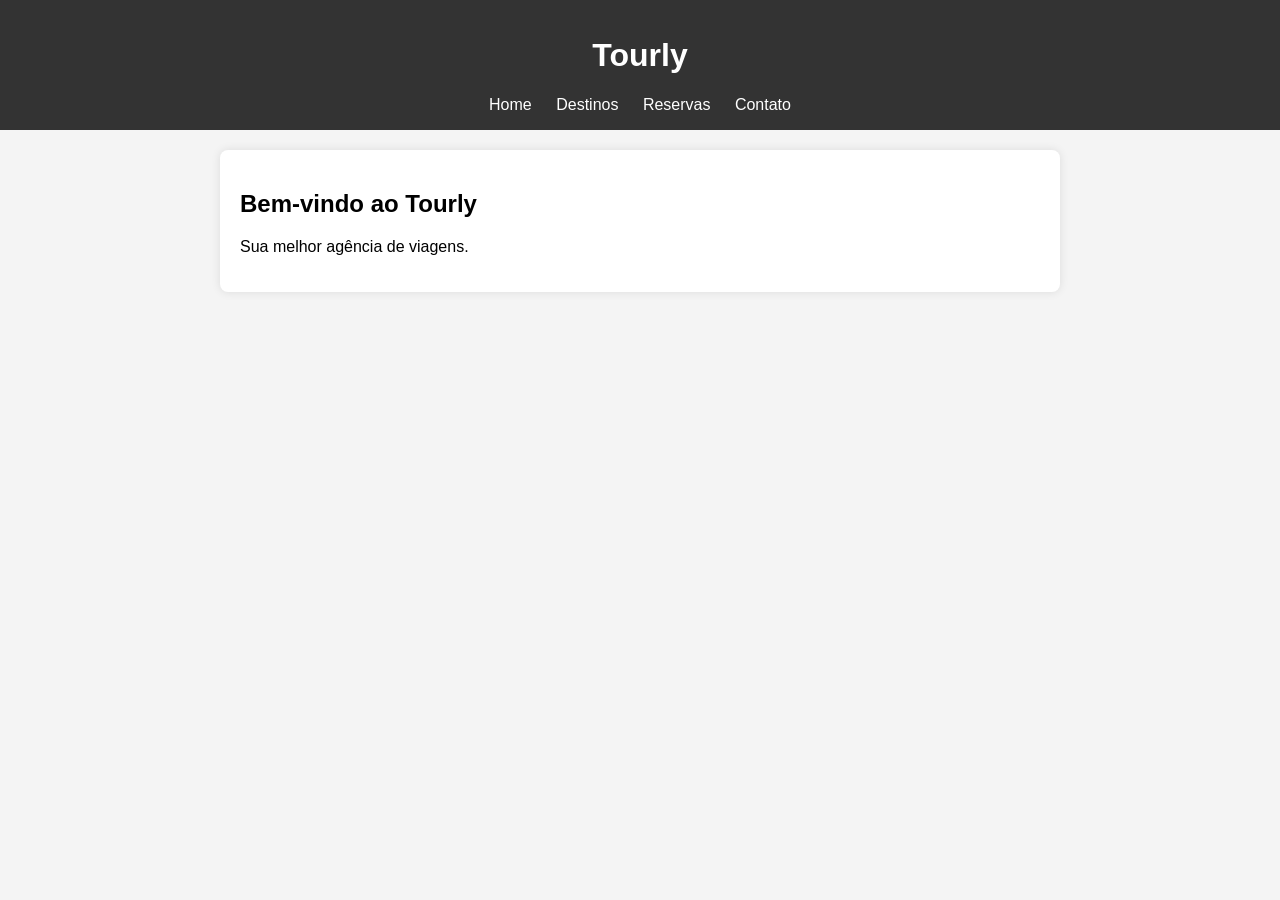
==== index.html @ 0b28b111 "adiciona funcionalidades principais e ajusta interface" ====
<!DOCTYPE html>
<html>
<head><title>Tourly - Home</title><link rel="stylesheet" href="/css/style.css"></head>
<body>
    
<header>
    <h1>Tourly</h1>
    <nav>
        <a href="/">Home</a>
        <a href="/pages/destinos.html">Destinos</a>
        <a href="/pages/reservas.html">Reservas</a>
        <a href="/pages/contato.html">Contato</a>
    </nav>
</header>

    <div class="container">
        <h2>Bem-vindo ao Tourly</h2>
        <p>Sua melhor agência de viagens.</p>
    </div>
</body>
</html>
---- css/style.css ----
body { font-family: Arial, sans-serif; margin: 0; padding: 0; background-color: #f4f4f4; }
header { background: #333; color: #fff; padding: 1rem; text-align: center; }
nav a { color: white; margin: 0 10px; text-decoration: none; }
.container { padding: 20px; max-width: 800px; margin: auto; background: white; border-radius: 8px; margin-top: 20px; box-shadow: 0 0 10px rgba(0,0,0,0.1); }
form { display: flex; flex-direction: column; gap: 10px; margin-bottom: 20px; }
input, textarea, button { padding: 10px; font-size: 1rem; }
button { background: #28a745; color: white; border: none; cursor: pointer; }
button:hover { background: #218838; }

/* Tabs bug fix */
.tabs { display: flex; gap: 10px; margin-bottom: 20px; border-bottom: 2px solid #ccc; padding-bottom: 10px;}
.tab-button { padding: 10px 20px; cursor: pointer; border: 1px solid #ccc; background: #eee; border-radius: 4px; }
.tab-button.active { background: #007bff; color: white; border-color: #007bff; }
.tab-content { display: none; padding: 20px; border: 1px solid #ccc; border-radius: 4px; }
.tab-content.active { display: block; }

/* Lista de Reservas */
.reserva-item { display: flex; justify-content: space-between; align-items: center; padding: 10px; border-bottom: 1px solid #ccc; }
.reserva-item button { background: #dc3545; padding: 5px 10px; }
.reserva-item button:hover { background: #c82333; }
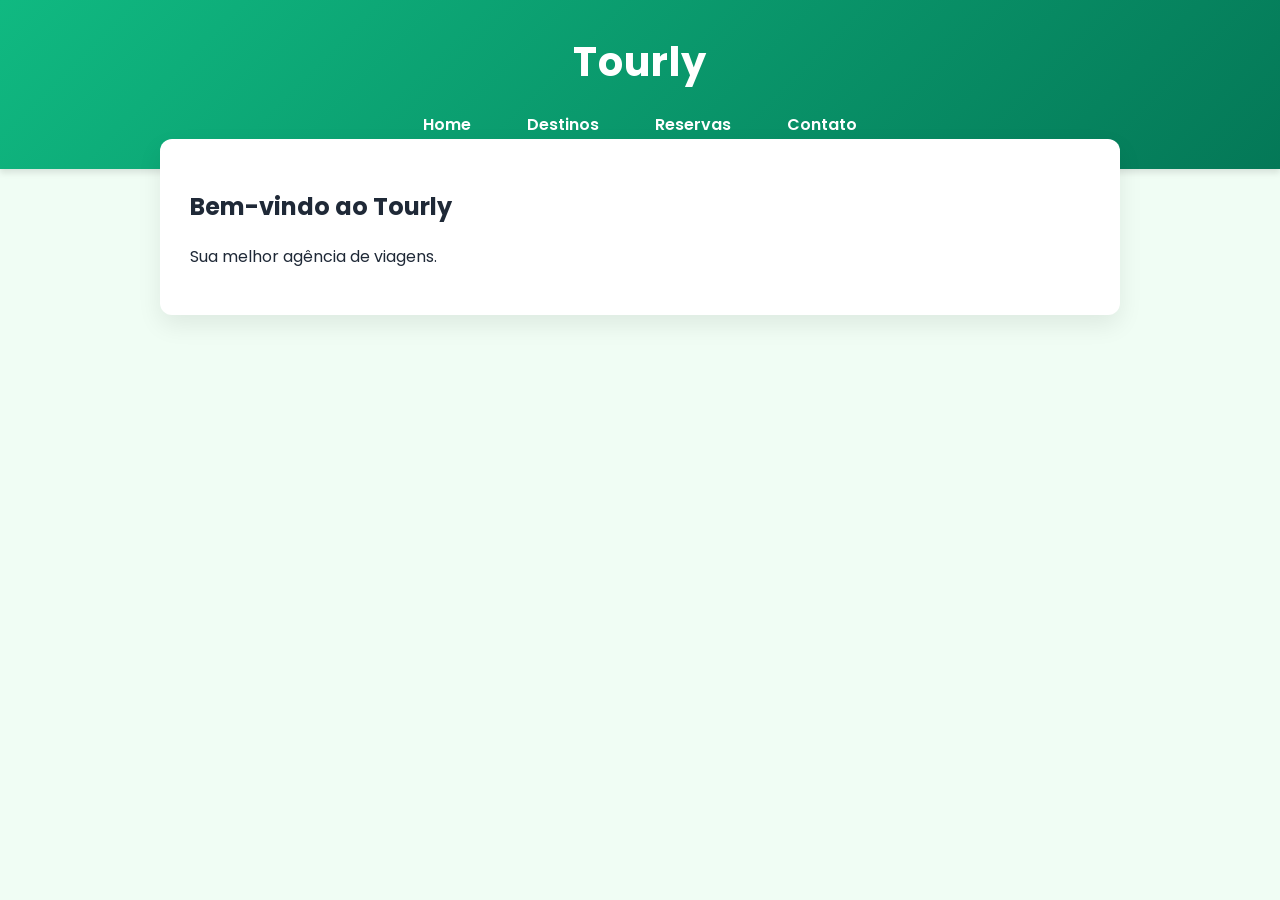
==== commit 9c5cb999: "Links corrigidos" ====
--- a/index.html
+++ b/index.html
@@ -1,15 +1,15 @@
 <!DOCTYPE html>
 <html>
-<head><title>Tourly - Home</title><link rel="stylesheet" href="/css/style.css"></head>
+<head><title>Tourly - Home</title><link rel="stylesheet" href="./css/style.css"></head>
 <body>
     
 <header>
     <h1>Tourly</h1>
     <nav>
-        <a href="/">Home</a>
-        <a href="/pages/destinos.html">Destinos</a>
-        <a href="/pages/reservas.html">Reservas</a>
-        <a href="/pages/contato.html">Contato</a>
+        <a href="./index.html">Home</a>
+        <a href="./pages/destinos.html">Destinos</a>
+        <a href="./pages/reservas.html">Reservas</a>
+        <a href="./pages/contato.html">Contato</a>
     </nav>
 </header>
 
--- a/css/style.css
+++ b/css/style.css
@@ -1,21 +1,171 @@
+@import url('https://fonts.googleapis.com/css2?family=Poppins:wght@300;400;600&display=swap');
 
-body { font-family: Arial, sans-serif; margin: 0; padding: 0; background-color: #f4f4f4; }
-header { background: #333; color: #fff; padding: 1rem; text-align: center; }
-nav a { color: white; margin: 0 10px; text-decoration: none; }
-.container { padding: 20px; max-width: 800px; margin: auto; background: white; border-radius: 8px; margin-top: 20px; box-shadow: 0 0 10px rgba(0,0,0,0.1); }
-form { display: flex; flex-direction: column; gap: 10px; margin-bottom: 20px; }
-input, textarea, button { padding: 10px; font-size: 1rem; }
-button { background: #28a745; color: white; border: none; cursor: pointer; }
-button:hover { background: #218838; }
+body { 
+    font-family: 'Poppins', sans-serif; 
+    margin: 0; 
+    padding: 0; 
+    background-color: #f0fdf4; 
+    color: #1f2937; 
+}
 
-/* Tabs bug fix */
-.tabs { display: flex; gap: 10px; margin-bottom: 20px; border-bottom: 2px solid #ccc; padding-bottom: 10px;}
-.tab-button { padding: 10px 20px; cursor: pointer; border: 1px solid #ccc; background: #eee; border-radius: 4px; }
-.tab-button.active { background: #007bff; color: white; border-color: #007bff; }
-.tab-content { display: none; padding: 20px; border: 1px solid #ccc; border-radius: 4px; }
-.tab-content.active { display: block; }
+header { 
+    background: linear-gradient(135deg, #10b981, #047857); 
+    color: #fff; 
+    padding: 2rem 1rem; 
+    text-align: center; 
+    box-shadow: 0 4px 6px rgba(0,0,0,0.1); 
+}
+
+header h1 { 
+    margin: 0; 
+    font-size: 2.5rem; 
+    letter-spacing: 1px; 
+}
+
+nav { 
+    margin-top: 20px; 
+}
+
+nav a { 
+    color: white; 
+    margin: 0 10px; 
+    text-decoration: none; 
+    font-weight: 600; 
+    padding: 8px 16px; 
+    border-radius: 20px; 
+    transition: background 0.3s ease; 
+}
+
+nav a:hover { 
+    background: rgba(255, 255, 255, 0.2); 
+}
+
+.container { 
+    padding: 30px; 
+    max-width: 900px; 
+    margin: -30px auto 40px auto; 
+    background: white; 
+    border-radius: 12px; 
+    box-shadow: 0 10px 25px rgba(0,0,0,0.08); 
+    position: relative;
+}
+
+/* Formulários */
+form { 
+    display: flex; 
+    flex-direction: column; 
+    gap: 15px; 
+    margin-bottom: 20px; 
+}
+
+input, textarea { 
+    padding: 12px; 
+    font-size: 1rem; 
+    border: 1px solid #d1d5db; 
+    border-radius: 8px; 
+    font-family: 'Poppins', sans-serif; 
+    transition: all 0.3s; 
+}
+
+input:focus, textarea:focus { 
+    border-color: #10b981; 
+    outline: none; 
+    box-shadow: 0 0 0 3px rgba(16, 185, 129, 0.2); 
+}
+
+button { 
+    background: #10b981; 
+    color: white; 
+    border: none; 
+    padding: 14px; 
+    border-radius: 8px; 
+    font-size: 1.1rem; 
+    font-weight: 600; 
+    cursor: pointer; 
+    transition: transform 0.2s, background 0.3s; 
+}
+
+button:hover { 
+    background: #059669; 
+    transform: translateY(-2px); 
+}
+
+/* Sistema de Abas (Tabs) */
+.tabs { 
+    display: flex; 
+    gap: 15px; 
+    margin-bottom: 25px; 
+    border-bottom: 2px solid #e5e7eb; 
+    padding-bottom: 5px; 
+    overflow-x: auto; 
+}
+
+.tab-button { 
+    background: transparent; 
+    color: #6b7280; 
+    padding: 10px 20px; 
+    font-weight: 600; 
+    cursor: pointer; 
+    border: none; 
+    border-bottom: 3px solid transparent; 
+    border-radius: 0;
+    transition: all 0.3s; 
+}
+
+.tab-button:hover { 
+    color: #10b981; 
+    background: transparent;
+    transform: none;
+}
+
+.tab-button.active { 
+    color: #10b981; 
+    border-bottom: 3px solid #10b981; 
+}
+
+.tab-content { 
+    display: none; 
+    padding: 25px; 
+    background: #f9fafb; 
+    border-radius: 8px; 
+    border: 1px solid #e5e7eb; 
+    animation: fadeIn 0.4s ease-in-out; 
+}
+
+.tab-content.active { 
+    display: block; 
+}
+
+@keyframes fadeIn { 
+    from { opacity: 0; transform: translateY(5px); } 
+    to { opacity: 1; transform: translateY(0); } 
+}
 
 /* Lista de Reservas */
-.reserva-item { display: flex; justify-content: space-between; align-items: center; padding: 10px; border-bottom: 1px solid #ccc; }
-.reserva-item button { background: #dc3545; padding: 5px 10px; }
-.reserva-item button:hover { background: #c82333; }
+.reserva-item { 
+    display: flex; 
+    justify-content: space-between; 
+    align-items: center; 
+    padding: 15px; 
+    background: #fff; 
+    border: 1px solid #e5e7eb; 
+    border-radius: 8px; 
+    margin-bottom: 12px; 
+    transition: transform 0.2s, border-color 0.2s; 
+}
+
+.reserva-item:hover { 
+    transform: scale(1.01); 
+    border-color: #10b981; 
+}
+
+.reserva-item button { 
+    background: #ef4444; 
+    padding: 8px 16px; 
+    font-size: 0.9rem; 
+    margin-left: 15px;
+}
+
+.reserva-item button:hover { 
+    background: #dc2626; 
+}
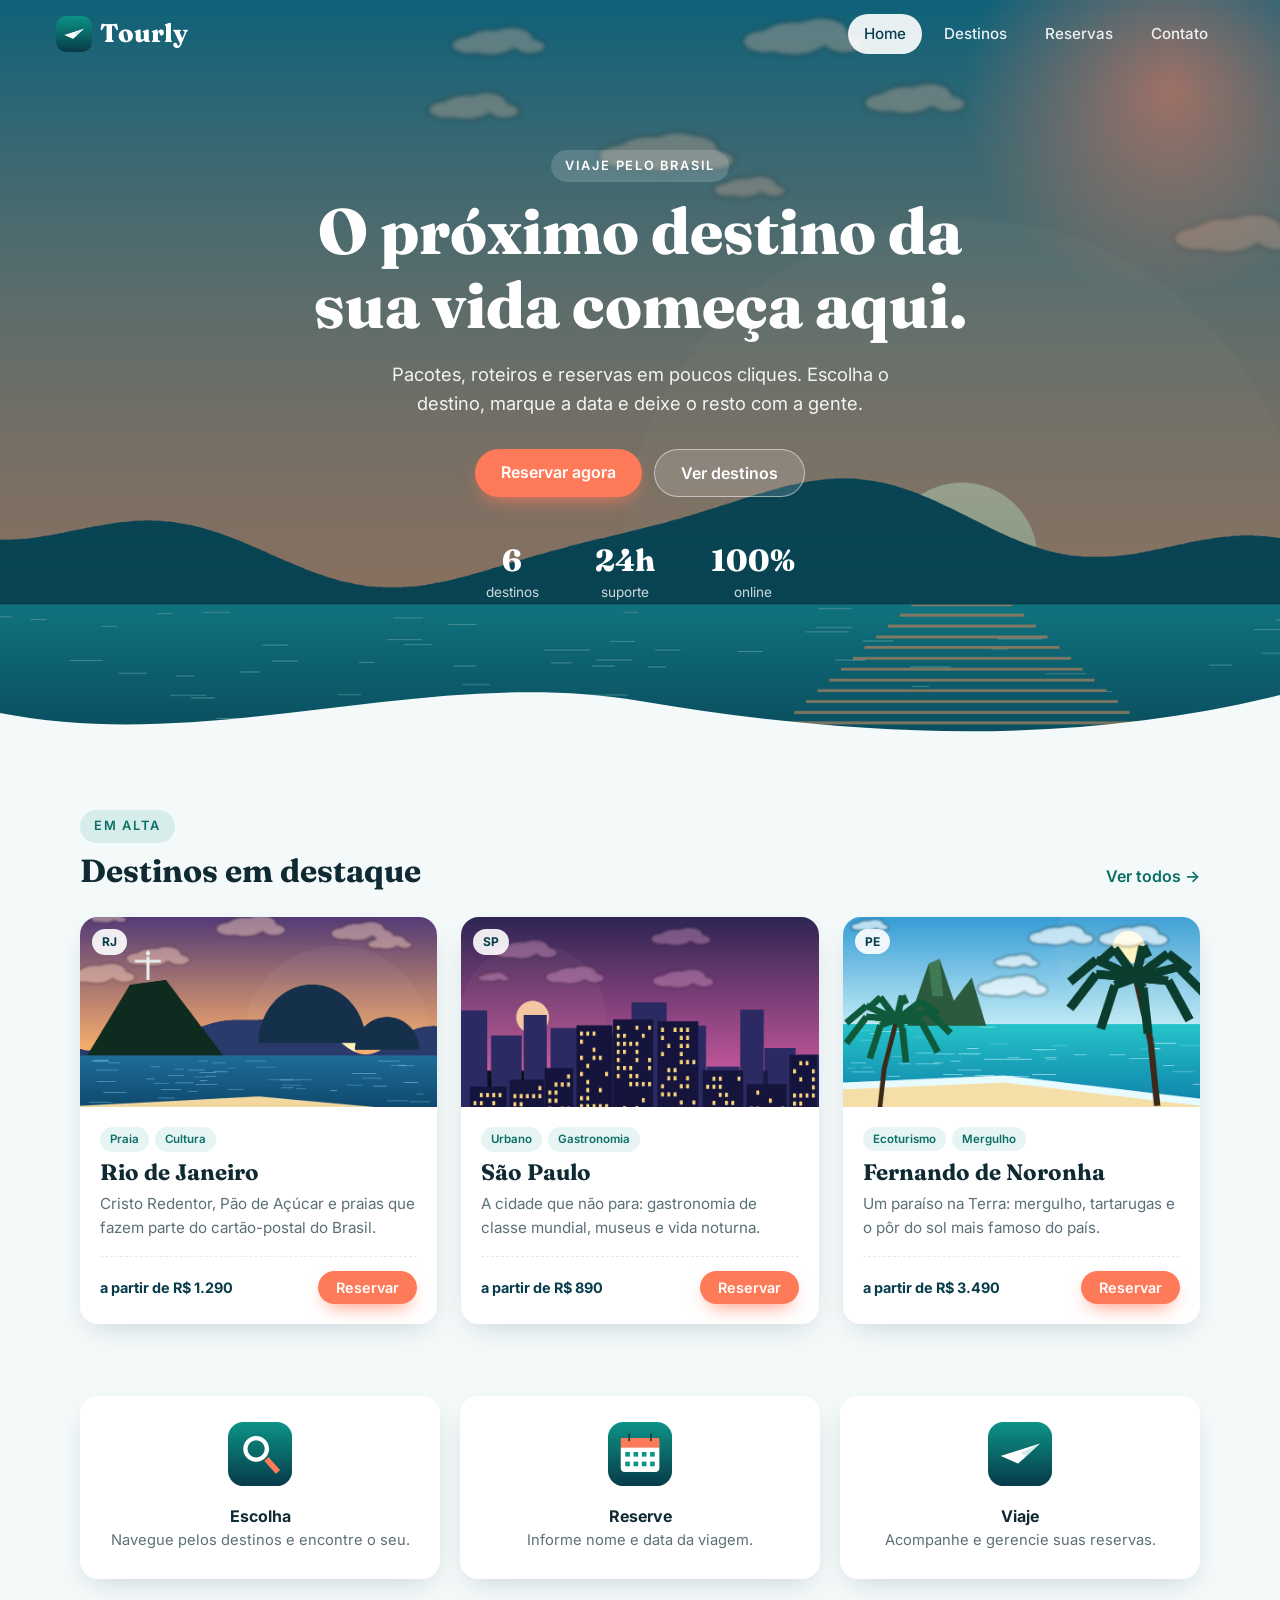
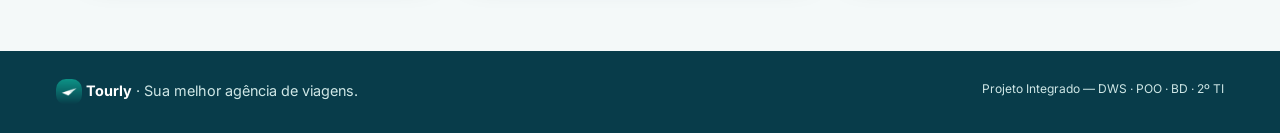
==== commit f38671b7: "ajustes finais" ====
--- a/index.html
+++ b/index.html
@@ -1,21 +1,63 @@
 <!DOCTYPE html>
-<html>
-<head><title>Tourly - Home</title><link rel="stylesheet" href="./css/style.css"></head>
+<html lang="pt-BR">
+<head>
+<meta charset="UTF-8">
+<meta name="viewport" content="width=device-width, initial-scale=1">
+<title>Tourly · Home</title>
+<meta name="description" content="Tourly — sua agência de viagens pelo Brasil.">
+<link rel="preconnect" href="https://fonts.googleapis.com">
+<link rel="preconnect" href="https://fonts.gstatic.com" crossorigin>
+<link href="https://fonts.googleapis.com/css2?family=Fraunces:opsz,wght@9..144,600;9..144,800&family=Inter:wght@400;500;600&display=swap" rel="stylesheet">
+<link rel="icon" type="image/png" href="png/favicon.png">
+<link rel="stylesheet" href="css/style.css">
+</head>
 <body>
-    
 <header>
-    <h1>Tourly</h1>
-    <nav>
-        <a href="./index.html">Home</a>
-        <a href="./pages/destinos.html">Destinos</a>
-        <a href="./pages/reservas.html">Reservas</a>
-        <a href="./pages/contato.html">Contato</a>
-    </nav>
+  <a class="logo" href="index.html"><img class="logo-img" src="png/logo.png" alt="">Tourly</a>
+  <button id="menuBtn" class="menu-btn" aria-label="Menu" aria-expanded="false">☰</button>
+  <nav>
+    <a href="index.html">Home</a>
+    <a href="pages/destinos.html">Destinos</a>
+    <a href="pages/reservas.html">Reservas</a>
+    <a href="pages/contato.html">Contato</a>
+  </nav>
 </header>
 
-    <div class="container">
-        <h2>Bem-vindo ao Tourly</h2>
-        <p>Sua melhor agência de viagens.</p>
+<section class="hero">
+  <div class="hero-in">
+    <span class="eyebrow">Viaje pelo Brasil</span>
+    <h1>O próximo destino da sua vida começa aqui.</h1>
+    <p>Pacotes, roteiros e reservas em poucos cliques. Escolha o destino, marque a data e deixe o resto com a gente.</p>
+    <div class="hero-cta">
+      <a class="btn" href="pages/reservas.html">Reservar agora</a>
+      <a class="btn btn-ghost" href="pages/destinos.html">Ver destinos</a>
     </div>
+    <ul class="stats">
+      <li><b>6</b><span>destinos</span></li>
+      <li><b>24h</b><span>suporte</span></li>
+      <li><b>100%</b><span>online</span></li>
+    </ul>
+  </div>
+  <svg class="wave" viewBox="0 0 1440 120" preserveAspectRatio="none"><path d="M0,64 C240,120 480,0 720,48 C960,96 1200,110 1440,40 L1440,120 L0,120 Z"/></svg>
+</section>
+
+<main class="container">
+  <div class="section-head reveal"><span class="eyebrow dark">Em alta</span><h2>Destinos em destaque</h2>
+    <a href="pages/destinos.html" class="link">Ver todos →</a></div>
+  <div class="grid" id="destaques"></div>
+
+  <div class="steps reveal">
+    <div><img src="png/icone-escolha.png" alt=""><h4>Escolha</h4><p>Navegue pelos destinos e encontre o seu.</p></div>
+    <div><img src="png/icone-reserva.png" alt=""><h4>Reserve</h4><p>Informe nome e data da viagem.</p></div>
+    <div><img src="png/icone-viagem.png" alt=""><h4>Viaje</h4><p>Acompanhe e gerencie suas reservas.</p></div>
+  </div>
+</main>
+
+<footer>
+  <div><img class="logo-img" src="png/logo.png" alt=""> <b>Tourly</b> · Sua melhor agência de viagens.</div>
+  <small>Projeto Integrado — DWS · POO · BD · 2º TI</small>
+</footer>
+<script src="js/config.js"></script>
+<script src="js/script.js"></script>
 </body>
-</html>+</html>
--- a/css/style.css
+++ b/css/style.css
@@ -1,171 +1,139 @@
-@import url('https://fonts.googleapis.com/css2?family=Poppins:wght@300;400;600&display=swap');
+:root{
+  --ink:#0f2a33; --muted:#5b7078; --bg:#f4f9f9; --card:#fff; --line:#e1ecec;
+  --brand:#0d9488; --brand-d:#0a6f66; --deep:#083c4a; --sun:#ff7a59; --sun-d:#e9603f;
+  --radius:18px; --shadow:0 10px 30px -12px rgba(8,60,74,.25);
+}
+*{box-sizing:border-box;margin:0}
+html{scroll-behavior:smooth}
+body{font-family:Inter,system-ui,sans-serif;color:var(--ink);background:var(--bg);line-height:1.6;min-height:100vh;display:flex;flex-direction:column}
+main{flex:1}
+[hidden]{display:none!important}
+h1,h2,h3,.logo{font-family:Fraunces,Georgia,serif;line-height:1.15}
+a{color:inherit;text-decoration:none}
 
-body { 
-    font-family: 'Poppins', sans-serif; 
-    margin: 0; 
-    padding: 0; 
-    background-color: #f0fdf4; 
-    color: #1f2937; 
+/* header */
+header{position:fixed;inset:0 0 auto 0;z-index:50;display:flex;align-items:center;justify-content:space-between;padding:14px clamp(16px,5vw,56px);transition:.3s;color:#fff}
+header.scrolled{background:rgba(8,60,74,.92);backdrop-filter:blur(10px);padding-block:10px;box-shadow:0 4px 20px rgba(0,0,0,.15)}
+.logo{font-size:1.6rem;font-weight:800;display:flex;align-items:center;gap:8px}
+.logo-img{width:36px;height:36px;border-radius:10px;vertical-align:middle}
+nav{display:flex;gap:6px}
+nav a{padding:8px 16px;border-radius:99px;font-weight:500;font-size:.95rem;opacity:.9;transition:.2s}
+nav a:hover{background:rgba(255,255,255,.15);opacity:1}
+nav a.ativo{background:#fff;color:var(--deep)}
+.menu-btn{display:none;background:none;border:0;color:#fff;font-size:1.6rem;cursor:pointer}
+
+/* hero */
+.hero,.page-hero{background:linear-gradient(180deg,rgba(8,60,74,.2),rgba(8,60,74,.55)),url(../png/hero.png) center/cover;color:#fff;position:relative;overflow:hidden}
+.hero::before,.page-hero::before{content:"";position:absolute;width:420px;height:420px;border-radius:50%;right:-100px;top:-120px;background:radial-gradient(circle,rgba(255,122,89,.55),transparent 70%)}
+.hero{padding:150px clamp(16px,5vw,56px) 150px}
+.hero-in{max-width:760px;margin-inline:auto;position:relative;text-align:center}
+.hero h1{font-size:clamp(2.2rem,6vw,4rem);font-weight:800;margin:12px 0 18px}
+.hero p{font-size:1.15rem;opacity:.92;max-width:560px;margin:0 auto}
+.eyebrow{display:inline-block;font-size:.8rem;letter-spacing:.14em;text-transform:uppercase;font-weight:600;background:rgba(255,255,255,.16);padding:6px 14px;border-radius:99px}
+.eyebrow.dark{background:rgba(13,148,136,.12);color:var(--brand-d)}
+.hero-cta{display:flex;gap:12px;justify-content:center;margin-top:30px;flex-wrap:wrap}
+.stats{list-style:none;display:flex;justify-content:center;gap:clamp(20px,6vw,56px);margin-top:44px;padding:0}
+.stats b{display:block;font:800 1.9rem Fraunces,serif}
+.stats span{font-size:.85rem;opacity:.8}
+.wave{position:absolute;bottom:-1px;left:0;width:100%;height:90px;fill:var(--bg)}
+.page-hero{padding:130px 20px 70px;text-align:center}
+.page-hero h1{font-size:clamp(2rem,5vw,3rem);position:relative}
+.page-hero p{opacity:.9;position:relative;margin-top:8px}
+
+/* buttons */
+.btn{display:inline-block;background:var(--sun);color:#fff;border:0;padding:13px 26px;border-radius:99px;font:600 1rem Inter,sans-serif;cursor:pointer;transition:.2s;box-shadow:0 8px 20px -8px var(--sun)}
+.btn:hover{background:var(--sun-d);transform:translateY(-2px)}
+.btn:disabled{opacity:.6;cursor:wait;transform:none}
+.btn-ghost{background:rgba(255,255,255,.14);box-shadow:none;border:1px solid rgba(255,255,255,.5)}
+.btn-ghost:hover{background:rgba(255,255,255,.28)}
+.btn-sm{padding:8px 18px;font-size:.9rem}
+
+/* layout */
+.container{width:min(1120px,100% - 32px);margin:0 auto;padding:56px 0 72px}
+.narrow{max-width:640px}
+.two-col{display:grid;grid-template-columns:1fr 1.2fr;gap:28px;align-items:start;margin-top:-40px;position:relative;padding-top:0}
+.narrow{margin-top:-40px;position:relative;padding-top:0}
+.section-head{display:grid;grid-template-columns:1fr auto;align-items:end;gap:10px 16px;margin-bottom:28px}
+.section-head .eyebrow{grid-column:1/-1;justify-self:start}
+.section-head h2{font-size:2rem}.section-head .link{color:var(--brand-d);font-weight:600}
+.grid{display:grid;grid-template-columns:repeat(auto-fill,minmax(280px,1fr));gap:24px}
+
+/* cards */
+.card-destino{animation:pop .5s both;background:var(--card);border-radius:var(--radius);overflow:hidden;box-shadow:var(--shadow);transition:.3s}
+.card-destino:hover{transform:translateY(-6px);box-shadow:0 20px 40px -14px rgba(8,60,74,.35)}
+.card-img{height:190px;position:relative;overflow:hidden}
+.card-img img{width:100%;height:100%;object-fit:cover;transition:.5s}
+.card-destino:hover .card-img img{transform:scale(1.08)}
+.uf{position:absolute;top:12px;left:12px;background:rgba(255,255,255,.9);color:var(--deep);font-weight:700;font-size:.75rem;padding:3px 10px;border-radius:99px}
+.c1{background:linear-gradient(135deg,#38bdf8,#0d9488)}.c2{background:linear-gradient(135deg,#6366f1,#a855f7)}
+.c3{background:linear-gradient(135deg,#06b6d4,#22c55e)}.c4{background:linear-gradient(135deg,#f59e0b,#ef4444)}
+.c5{background:linear-gradient(135deg,#10b981,#065f46)}.c6{background:linear-gradient(135deg,#64748b,#0ea5e9)}
+.card-body{padding:20px}
+.card-body h3{font-size:1.4rem;margin:8px 0 6px}
+.card-body p{color:var(--muted);font-size:.95rem}
+.tags{display:flex;gap:6px;flex-wrap:wrap}
+.tags span{font-size:.72rem;font-weight:600;color:var(--brand-d);background:rgba(13,148,136,.1);padding:3px 10px;border-radius:99px}
+.card-foot{display:flex;justify-content:space-between;align-items:center;margin-top:16px;padding-top:14px;border-top:1px dashed var(--line)}
+.card-foot strong{font-size:.9rem;color:var(--deep)}
+
+.filtros{display:flex;gap:8px;flex-wrap:wrap;margin-bottom:28px;justify-content:center}
+.chip{border:1px solid var(--line);background:#fff;padding:8px 18px;border-radius:99px;font:500 .9rem Inter;cursor:pointer;transition:.2s;color:var(--ink)}
+.chip:hover{border-color:var(--brand)}
+.chip.active{background:var(--brand);border-color:var(--brand);color:#fff}
+
+.steps{display:grid;grid-template-columns:repeat(auto-fit,minmax(220px,1fr));gap:20px;margin-top:72px}
+.steps div{background:#fff;border-radius:var(--radius);padding:26px;text-align:center;box-shadow:var(--shadow)}
+.steps img{width:64px;height:64px;margin-bottom:10px}
+.steps p{color:var(--muted);font-size:.92rem}
+
+/* forms */
+.panel{background:#fff;border-radius:var(--radius);padding:30px;box-shadow:var(--shadow)}
+.panel h2{font-size:1.5rem;margin-bottom:18px;display:flex;align-items:center;gap:10px}
+form{display:grid;gap:16px}
+label{display:grid;gap:6px;font-weight:600;font-size:.88rem;color:var(--deep)}
+input,select,textarea{font:400 1rem Inter,sans-serif;padding:12px 14px;border:1.5px solid var(--line);border-radius:12px;background:#f8fcfc;color:var(--ink);transition:.2s;width:100%}
+input:focus,select:focus,textarea:focus{outline:0;border-color:var(--brand);box-shadow:0 0 0 4px rgba(13,148,136,.15);background:#fff}
+textarea{resize:vertical}
+form .btn{justify-self:start}
+.count{font:600 .85rem Inter;background:var(--brand);color:#fff;padding:2px 11px;border-radius:99px}
+
+/* reservas */
+.reserva-item{display:flex;align-items:center;gap:14px;padding:14px;border:1px solid var(--line);border-radius:14px;margin-bottom:10px;transition:.2s;animation:pop .35s}
+.reserva-item:hover{border-color:var(--brand);transform:translateX(3px)}
+.reserva-data{order:3;background:linear-gradient(135deg,var(--brand),var(--deep));color:#fff;border-radius:12px;padding:8px 12px;text-align:center;line-height:1.1;min-width:64px}
+.reserva-data b{display:block;font-size:1.05rem}.reserva-data small{font-size:.7rem;opacity:.8}
+.reserva-info{flex:1;display:grid}.reserva-info span{color:var(--muted);font-size:.9rem}
+.thumb{width:52px;height:52px;border-radius:12px;object-fit:cover}
+.acoes{display:flex;gap:6px}
+.btn-ico{border:0;width:34px;height:34px;border-radius:50%;cursor:pointer;font-size:.95rem;transition:.2s}
+.btn-edit{background:#e0f2f1;color:var(--brand-d)}.btn-edit:hover{background:var(--brand);color:#fff}
+.btn-del{background:#fee2e2;color:#dc2626}.btn-del:hover{background:#dc2626;color:#fff}
+.reserva-item.editando{border-color:var(--sun);background:#fff6f2}
+.btns{display:flex;gap:10px;flex-wrap:wrap}.btn-sec{background:#e5eeee;color:var(--deep);box-shadow:none}.btn-sec:hover{background:#d3e2e2}
+.live{margin-left:auto;font:600 .75rem Inter;color:var(--brand-d);display:flex;align-items:center;gap:6px}
+.live i{width:8px;height:8px;border-radius:50%;background:#22c55e;animation:pulso 1.6s infinite}
+@keyframes pulso{50%{box-shadow:0 0 0 6px rgba(34,197,94,.2)}}
+.banner{width:100%;border-radius:14px;margin-bottom:22px;aspect-ratio:900/520;object-fit:cover;max-height:220px}
+.vazio{text-align:center;padding:36px 10px;color:var(--muted)}.vazio img{width:200px;max-width:100%}
+@keyframes pop{from{opacity:0;transform:translateY(8px)}}
+
+/* footer, badge, toast */
+footer{background:var(--deep);color:#cfe7e6;padding:28px clamp(16px,5vw,56px);display:flex;justify-content:space-between;flex-wrap:wrap;gap:8px;font-size:.9rem}
+footer .logo-img{width:26px;height:26px}footer b{color:#fff}
+#modoBadge{position:fixed;left:16px;bottom:16px;z-index:60;font-size:.78rem;font-weight:600;padding:8px 14px;border-radius:99px;background:#fff;box-shadow:var(--shadow);display:flex;align-items:center;gap:8px}
+#modoBadge .dot{width:8px;height:8px;border-radius:50%;background:#22c55e}
+#modoBadge.demo .dot{background:#f59e0b}
+#toasts{position:fixed;right:16px;bottom:16px;z-index:70;display:grid;gap:8px}
+.toast{background:var(--deep);color:#fff;padding:12px 18px;border-radius:12px;box-shadow:var(--shadow);animation:pop .3s;transition:.4s}
+.toast.erro{background:#b91c1c}.toast.out{opacity:0;transform:translateX(20px)}
+
+.reveal{opacity:0;transform:translateY(18px);transition:.6s}.reveal.in{opacity:1;transform:none}
+
+@media(max-width:820px){
+  .two-col{grid-template-columns:1fr}
+  .menu-btn{display:block}
+  nav{position:absolute;top:100%;left:12px;right:12px;flex-direction:column;background:var(--deep);border-radius:16px;padding:10px;display:none;box-shadow:var(--shadow)}
+  nav.open{display:flex}
+  .hero{padding-top:120px}
 }
-
-header { 
-    background: linear-gradient(135deg, #10b981, #047857); 
-    color: #fff; 
-    padding: 2rem 1rem; 
-    text-align: center; 
-    box-shadow: 0 4px 6px rgba(0,0,0,0.1); 
-}
-
-header h1 { 
-    margin: 0; 
-    font-size: 2.5rem; 
-    letter-spacing: 1px; 
-}
-
-nav { 
-    margin-top: 20px; 
-}
-
-nav a { 
-    color: white; 
-    margin: 0 10px; 
-    text-decoration: none; 
-    font-weight: 600; 
-    padding: 8px 16px; 
-    border-radius: 20px; 
-    transition: background 0.3s ease; 
-}
-
-nav a:hover { 
-    background: rgba(255, 255, 255, 0.2); 
-}
-
-.container { 
-    padding: 30px; 
-    max-width: 900px; 
-    margin: -30px auto 40px auto; 
-    background: white; 
-    border-radius: 12px; 
-    box-shadow: 0 10px 25px rgba(0,0,0,0.08); 
-    position: relative;
-}
-
-/* Formulários */
-form { 
-    display: flex; 
-    flex-direction: column; 
-    gap: 15px; 
-    margin-bottom: 20px; 
-}
-
-input, textarea { 
-    padding: 12px; 
-    font-size: 1rem; 
-    border: 1px solid #d1d5db; 
-    border-radius: 8px; 
-    font-family: 'Poppins', sans-serif; 
-    transition: all 0.3s; 
-}
-
-input:focus, textarea:focus { 
-    border-color: #10b981; 
-    outline: none; 
-    box-shadow: 0 0 0 3px rgba(16, 185, 129, 0.2); 
-}
-
-button { 
-    background: #10b981; 
-    color: white; 
-    border: none; 
-    padding: 14px; 
-    border-radius: 8px; 
-    font-size: 1.1rem; 
-    font-weight: 600; 
-    cursor: pointer; 
-    transition: transform 0.2s, background 0.3s; 
-}
-
-button:hover { 
-    background: #059669; 
-    transform: translateY(-2px); 
-}
-
-/* Sistema de Abas (Tabs) */
-.tabs { 
-    display: flex; 
-    gap: 15px; 
-    margin-bottom: 25px; 
-    border-bottom: 2px solid #e5e7eb; 
-    padding-bottom: 5px; 
-    overflow-x: auto; 
-}
-
-.tab-button { 
-    background: transparent; 
-    color: #6b7280; 
-    padding: 10px 20px; 
-    font-weight: 600; 
-    cursor: pointer; 
-    border: none; 
-    border-bottom: 3px solid transparent; 
-    border-radius: 0;
-    transition: all 0.3s; 
-}
-
-.tab-button:hover { 
-    color: #10b981; 
-    background: transparent;
-    transform: none;
-}
-
-.tab-button.active { 
-    color: #10b981; 
-    border-bottom: 3px solid #10b981; 
-}
-
-.tab-content { 
-    display: none; 
-    padding: 25px; 
-    background: #f9fafb; 
-    border-radius: 8px; 
-    border: 1px solid #e5e7eb; 
-    animation: fadeIn 0.4s ease-in-out; 
-}
-
-.tab-content.active { 
-    display: block; 
-}
-
-@keyframes fadeIn { 
-    from { opacity: 0; transform: translateY(5px); } 
-    to { opacity: 1; transform: translateY(0); } 
-}
-
-/* Lista de Reservas */
-.reserva-item { 
-    display: flex; 
-    justify-content: space-between; 
-    align-items: center; 
-    padding: 15px; 
-    background: #fff; 
-    border: 1px solid #e5e7eb; 
-    border-radius: 8px; 
-    margin-bottom: 12px; 
-    transition: transform 0.2s, border-color 0.2s; 
-}
-
-.reserva-item:hover { 
-    transform: scale(1.01); 
-    border-color: #10b981; 
-}
-
-.reserva-item button { 
-    background: #ef4444; 
-    padding: 8px 16px; 
-    font-size: 0.9rem; 
-    margin-left: 15px;
-}
-
-.reserva-item button:hover { 
-    background: #dc2626; 
-}
+@media(prefers-reduced-motion:reduce){*{animation:none!important;transition:none!important}}
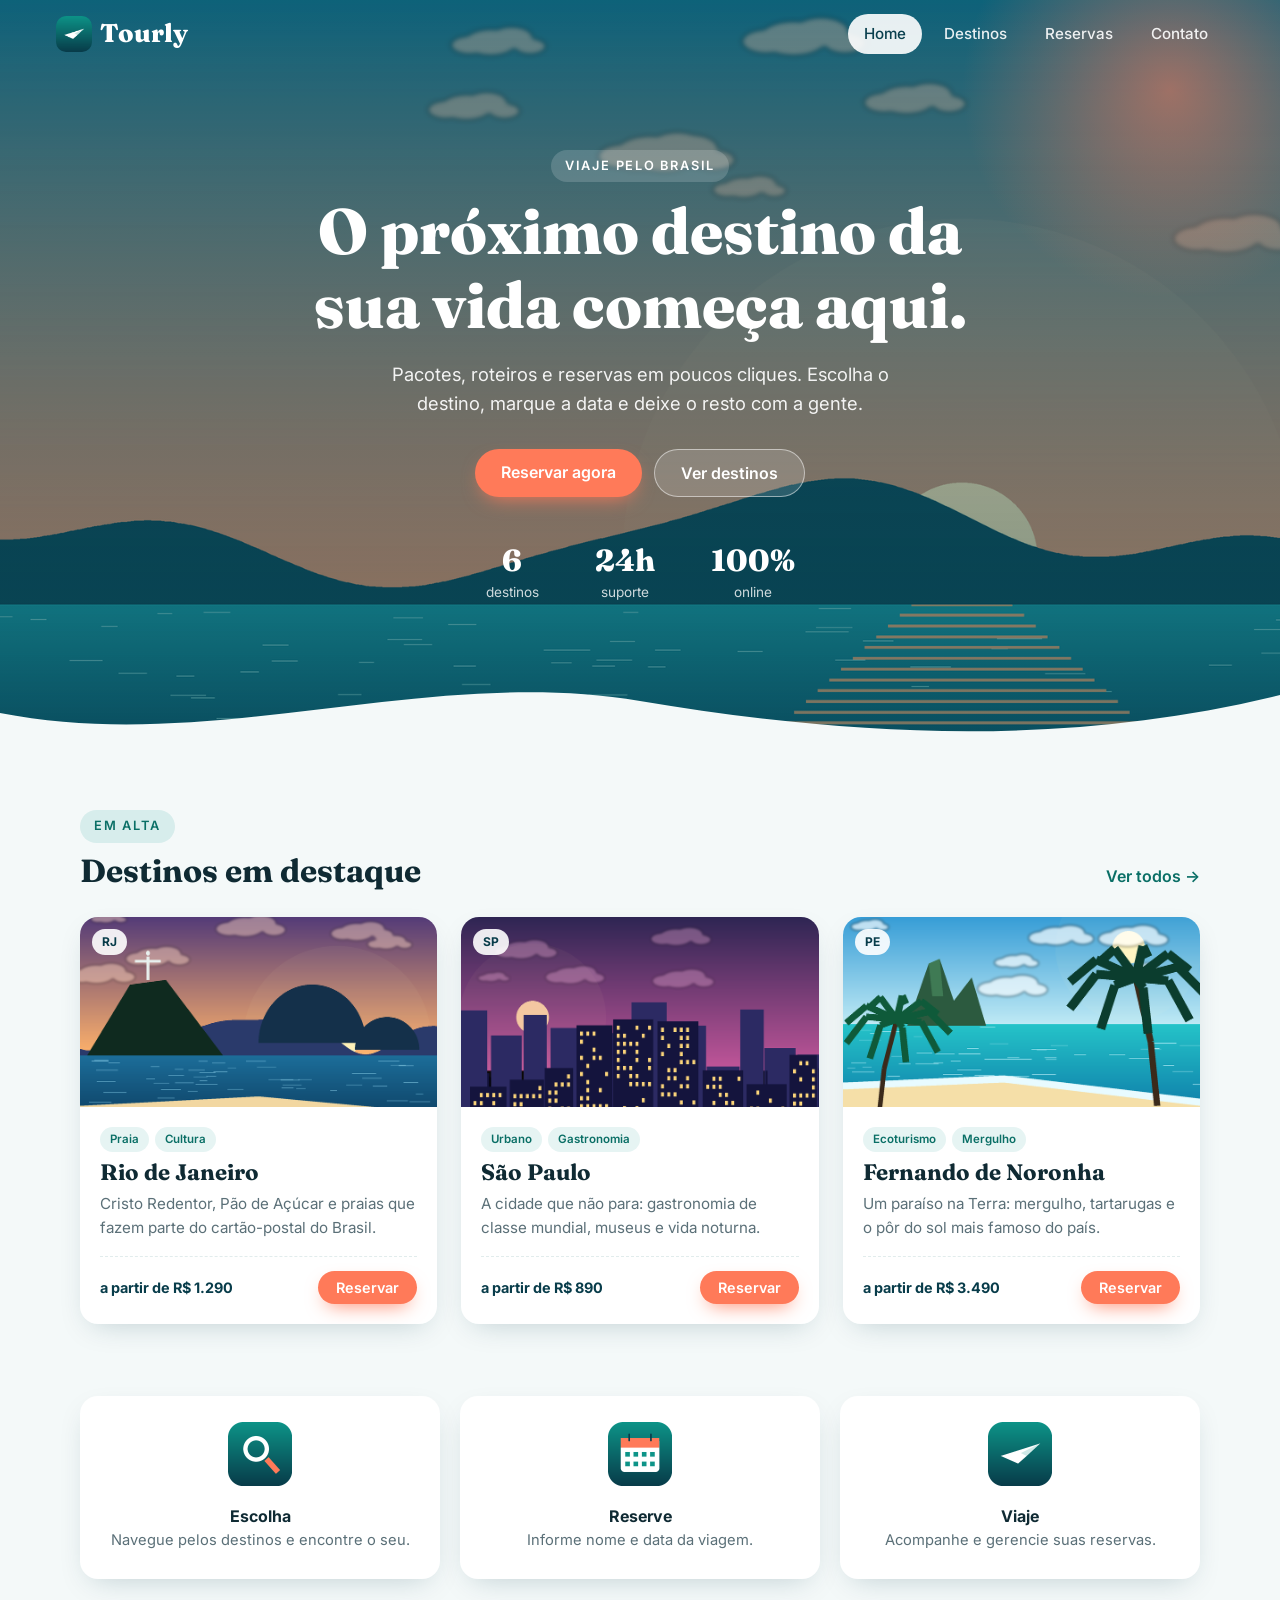
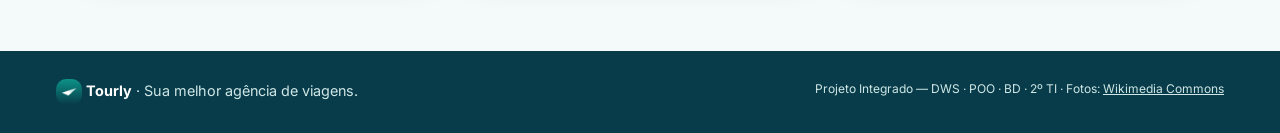
==== commit c5eb1e80: "Ajustes 2" ====
--- a/index.html
+++ b/index.html
@@ -55,7 +55,7 @@
 
 <footer>
   <div><img class="logo-img" src="png/logo.png" alt=""> <b>Tourly</b> · Sua melhor agência de viagens.</div>
-  <small>Projeto Integrado — DWS · POO · BD · 2º TI</small>
+  <small>Projeto Integrado — DWS · POO · BD · 2º TI · Fotos: <a href="https://commons.wikimedia.org" target="_blank" rel="noopener">Wikimedia Commons</a></small>
 </footer>
 <script src="js/config.js"></script>
 <script src="js/script.js"></script>
--- a/css/style.css
+++ b/css/style.css
@@ -23,7 +23,7 @@
 .menu-btn{display:none;background:none;border:0;color:#fff;font-size:1.6rem;cursor:pointer}
 
 /* hero */
-.hero,.page-hero{background:linear-gradient(180deg,rgba(8,60,74,.2),rgba(8,60,74,.55)),url(../png/hero.png) center/cover;color:#fff;position:relative;overflow:hidden}
+.hero,.page-hero{background:linear-gradient(180deg,rgba(8,60,74,.2),rgba(8,60,74,.55)),url("https://commons.wikimedia.org/wiki/Special:FilePath/Rio%20de%20Janeiro%2C%20P%C3%A3o%20de%20A%C3%A7%C3%BAcar%20from%20Cristo%20Redentor%20%2815744316848%29.jpg?width=1920") center/cover no-repeat,url(../png/hero.png) center/cover no-repeat;color:#fff;position:relative;overflow:hidden}
 .hero::before,.page-hero::before{content:"";position:absolute;width:420px;height:420px;border-radius:50%;right:-100px;top:-120px;background:radial-gradient(circle,rgba(255,122,89,.55),transparent 70%)}
 .hero{padding:150px clamp(16px,5vw,56px) 150px}
 .hero-in{max-width:760px;margin-inline:auto;position:relative;text-align:center}
@@ -62,7 +62,7 @@
 .card-destino{animation:pop .5s both;background:var(--card);border-radius:var(--radius);overflow:hidden;box-shadow:var(--shadow);transition:.3s}
 .card-destino:hover{transform:translateY(-6px);box-shadow:0 20px 40px -14px rgba(8,60,74,.35)}
 .card-img{height:190px;position:relative;overflow:hidden}
-.card-img img{width:100%;height:100%;object-fit:cover;transition:.5s}
+.card-img img{width:100%;height:100%;object-fit:cover;display:block;transition:.5s}
 .card-destino:hover .card-img img{transform:scale(1.08)}
 .uf{position:absolute;top:12px;left:12px;background:rgba(255,255,255,.9);color:var(--deep);font-weight:700;font-size:.75rem;padding:3px 10px;border-radius:99px}
 .c1{background:linear-gradient(135deg,#38bdf8,#0d9488)}.c2{background:linear-gradient(135deg,#6366f1,#a855f7)}
@@ -137,3 +137,5 @@
   .hero{padding-top:120px}
 }
 @media(prefers-reduced-motion:reduce){*{animation:none!important;transition:none!important}}
+
+footer small a{color:inherit;text-decoration:underline}
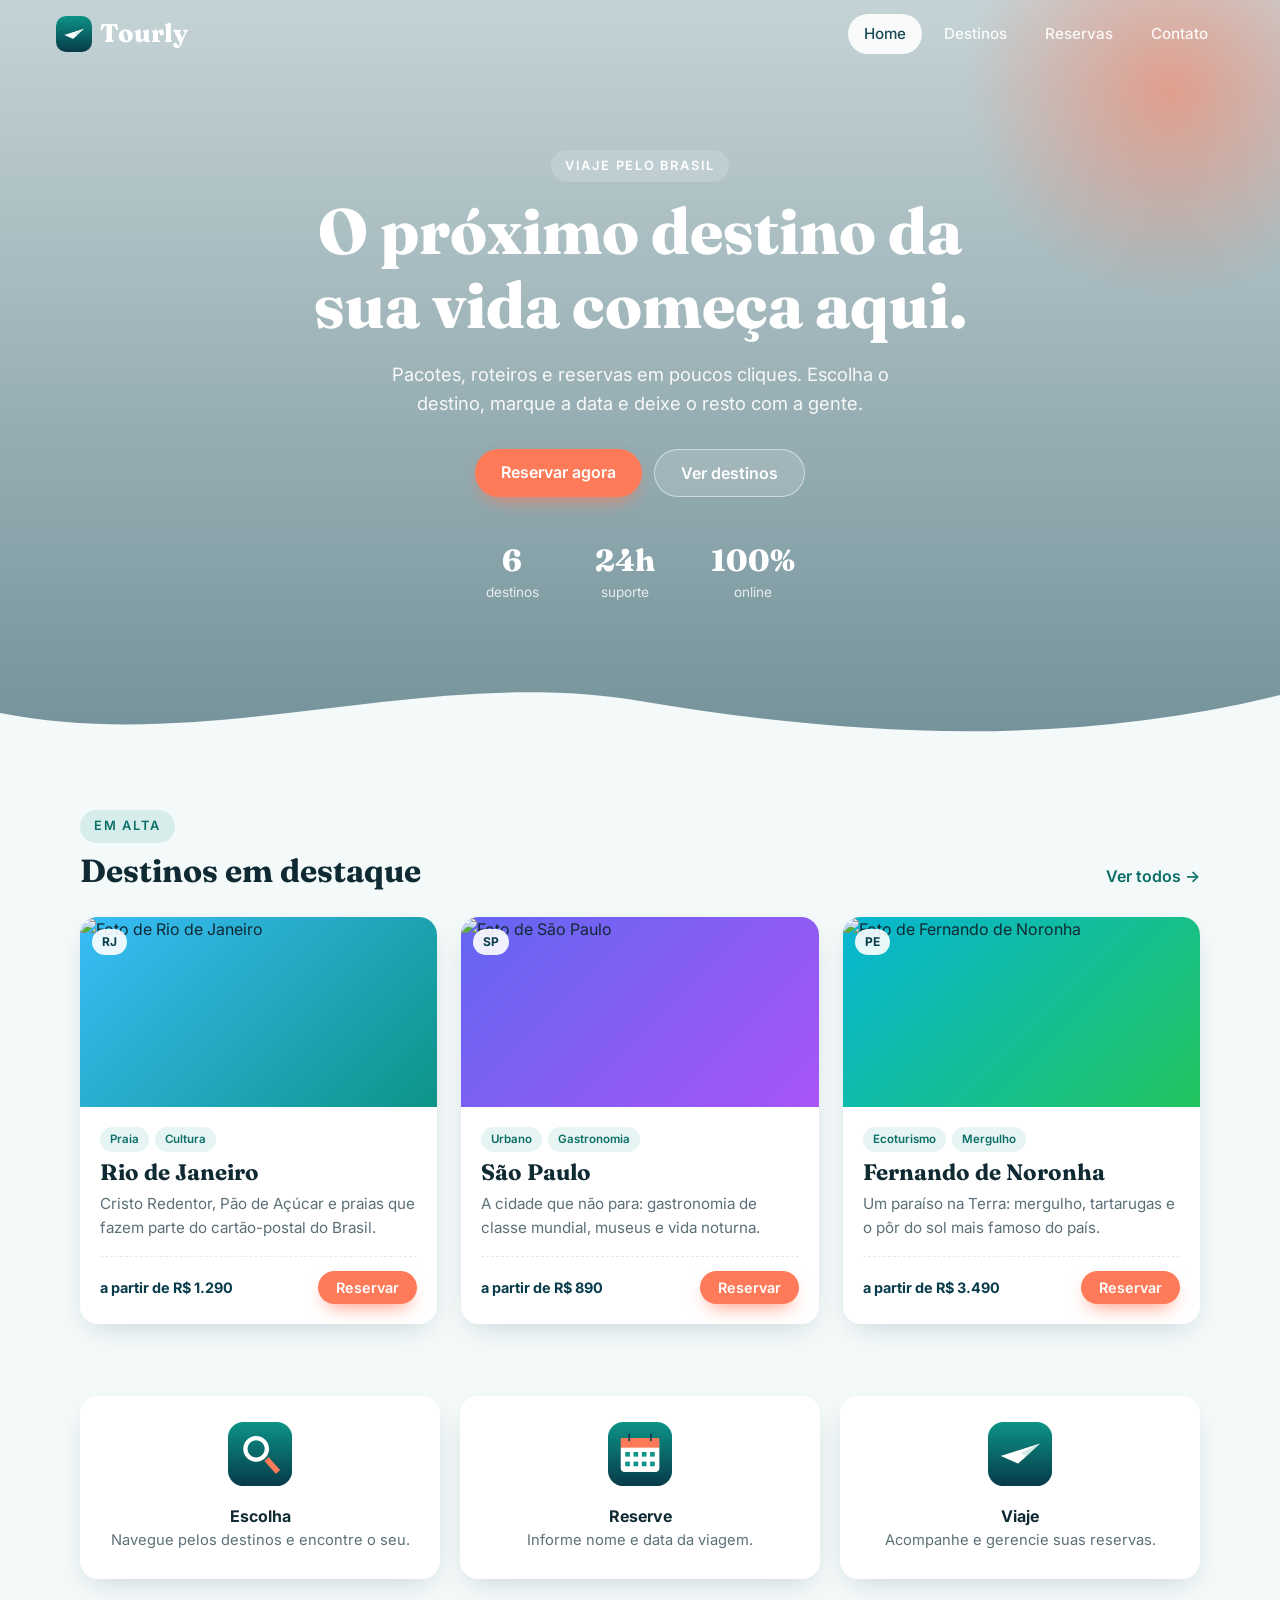
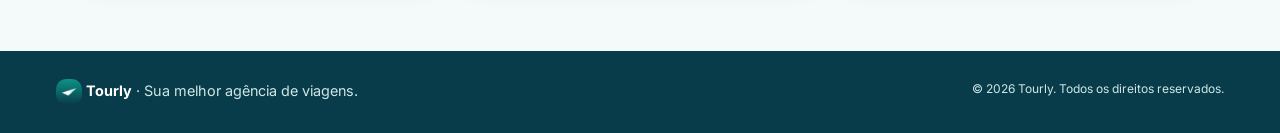
==== commit 14bce728: "rodapé" ====
--- a/index.html
+++ b/index.html
@@ -55,7 +55,7 @@
 
 <footer>
   <div><img class="logo-img" src="png/logo.png" alt=""> <b>Tourly</b> · Sua melhor agência de viagens.</div>
-  <small>Projeto Integrado — DWS · POO · BD · 2º TI · Fotos: <a href="https://commons.wikimedia.org" target="_blank" rel="noopener">Wikimedia Commons</a></small>
+  <small>© 2026 Tourly. Todos os direitos reservados.</small>
 </footer>
 <script src="js/config.js"></script>
 <script src="js/script.js"></script>
